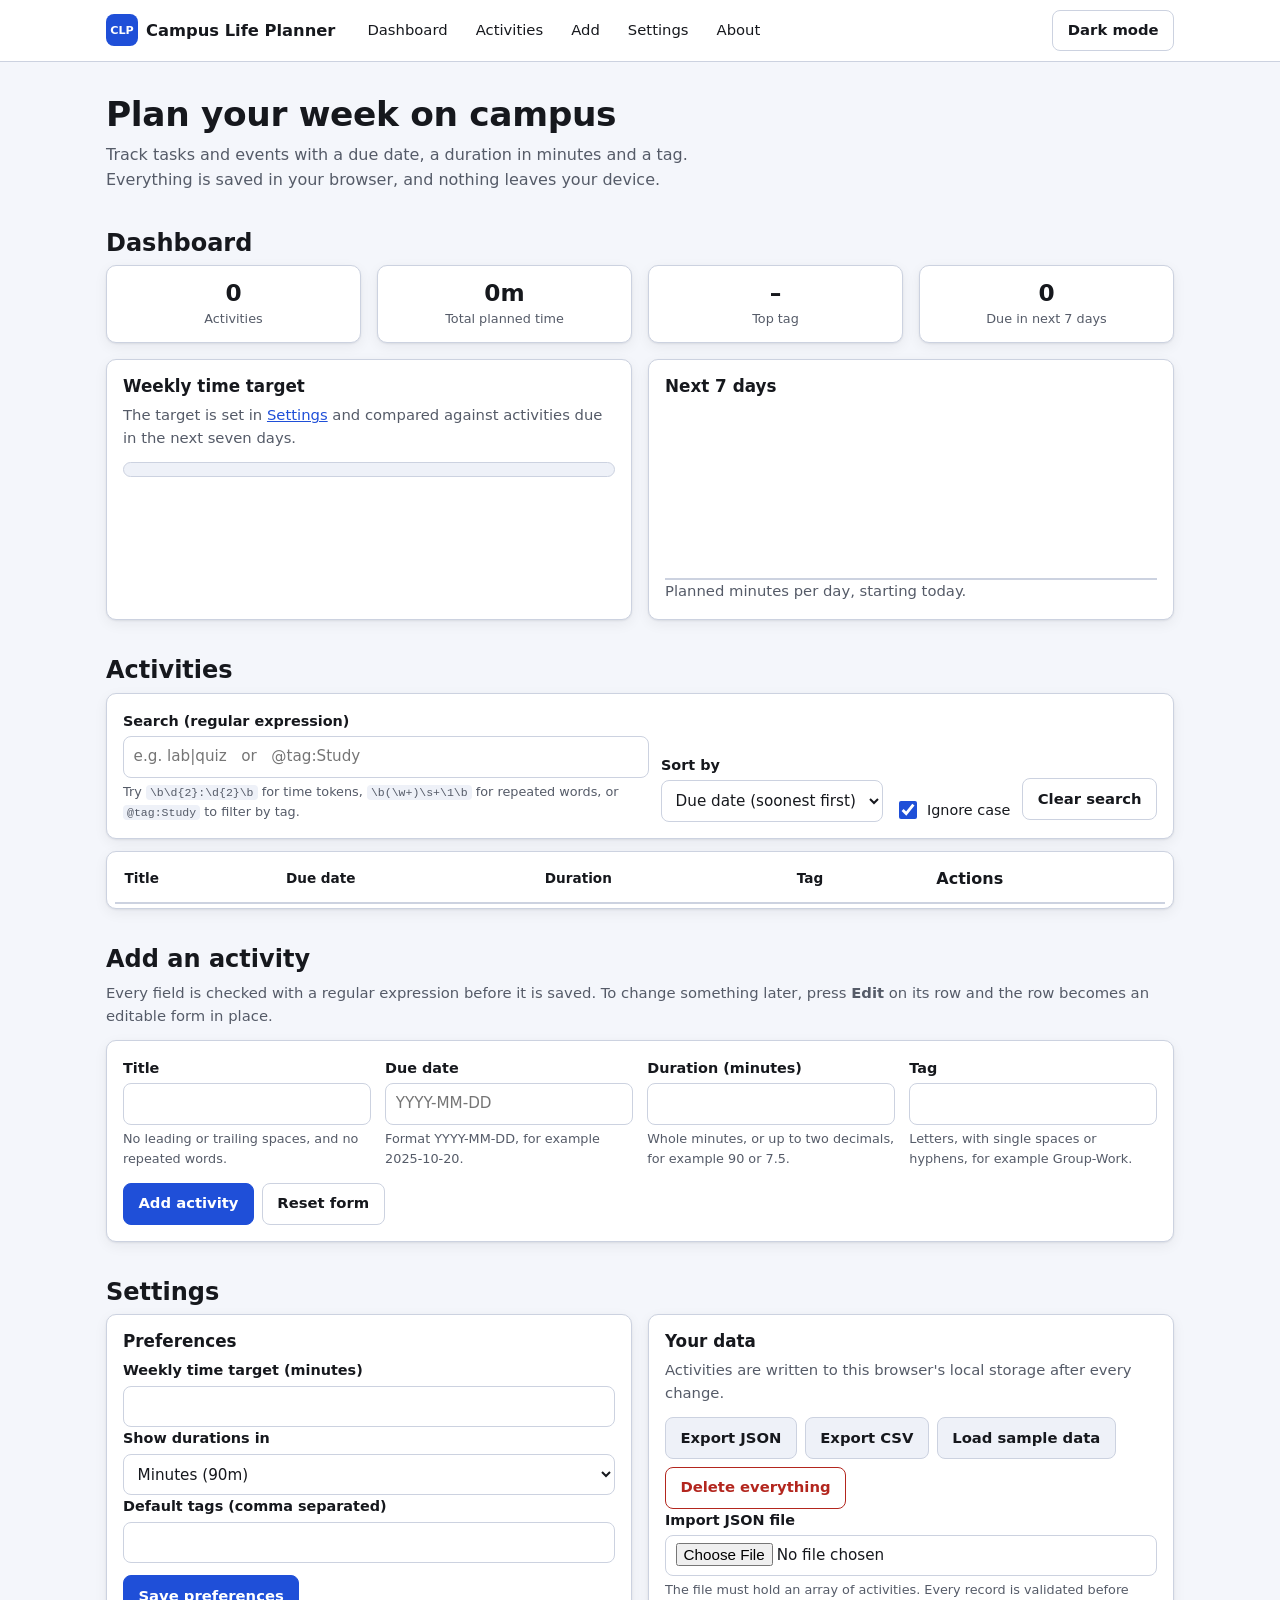
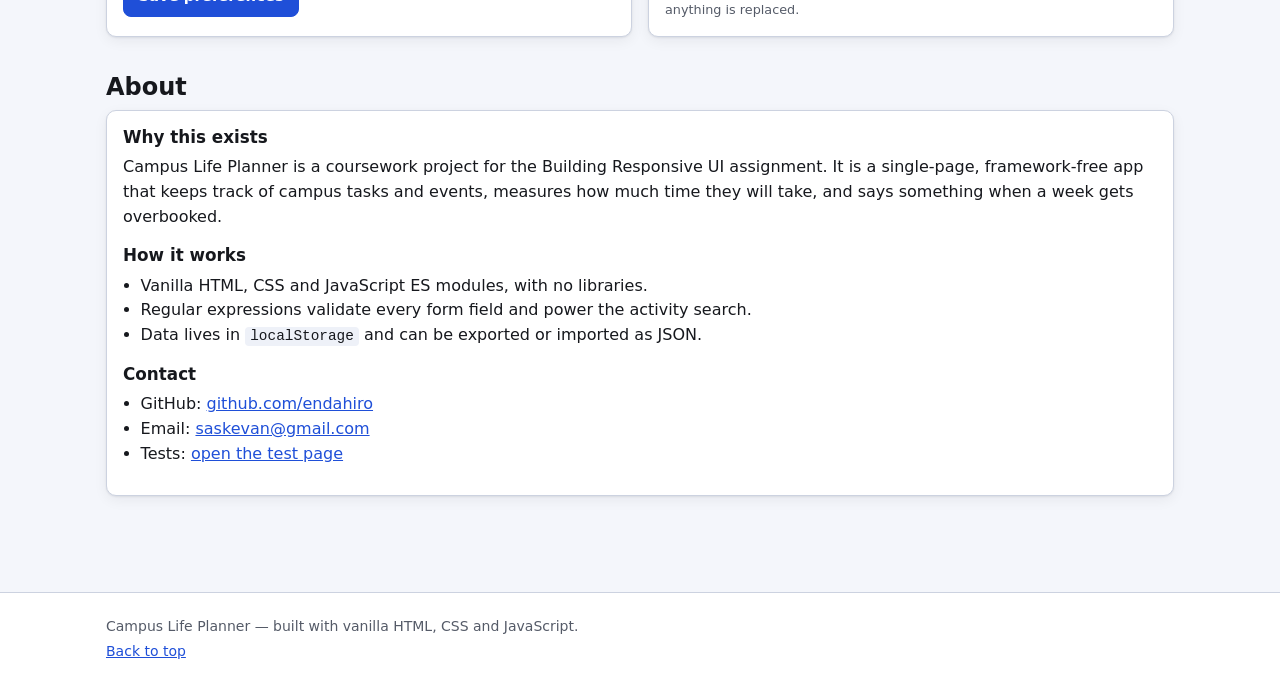
==== index.html @ 337335a7 "feat: semantic HTML shell and mobile-first stylesheet Landmarks, skip link, one h1 and sectioned pan" ====
<!DOCTYPE html>
<html lang="en" data-theme="light">
<head>
  <meta charset="utf-8" />
  <meta name="viewport" content="width=device-width, initial-scale=1" />
  <title>Campus Life Planner</title>
  <meta name="description" content="A responsive, accessible planner for campus tasks and events: durations, tags, regex search and weekly time targets." />
  <link rel="icon" href="assets/favicon.svg" type="image/svg+xml" />
  <link rel="stylesheet" href="styles/main.css" />
</head>

<body>
  <a class="skip-link" href="#main">Skip to main content</a>

  <header class="site-header">
    <div class="wrap header-inner">
      <p class="brand"><span class="brand-mark" aria-hidden="true">CLP</span> Campus Life Planner</p>

      <nav aria-label="Main navigation">
        <ul class="nav-list">
          <li><a href="#dashboard">Dashboard</a></li>
          <li><a href="#records">Activities</a></li>
          <li><a href="#add">Add</a></li>
          <li><a href="#settings">Settings</a></li>
          <li><a href="#about">About</a></li>
        </ul>
      </nav>

      <button id="themeToggle" class="btn btn-ghost" type="button" aria-pressed="false">
        Dark mode
      </button>
    </div>
  </header>

  <main id="main" class="wrap" tabindex="-1">
    <h1>Plan your week on campus</h1>
    <p class="lede">
      Track tasks and events with a due date, a duration in minutes and a tag.
      Everything is saved in your browser, and nothing leaves your device.
    </p>

    <!-- Global announcements -->
    <p id="statusRegion" class="status-bar" role="status" aria-live="polite"></p>
    <p id="errorRegion" class="status-bar status-bar--error" role="alert" aria-live="assertive"></p>

    <!-- ============ DASHBOARD ============ -->
    <section id="dashboard" aria-labelledby="dashboard-h">
      <h2 id="dashboard-h">Dashboard</h2>

      <ul class="stats" role="list">
        <li class="card stat">
          <p class="stat-value" id="statCount">0</p>
          <p class="stat-label">Activities</p>
        </li>
        <li class="card stat">
          <p class="stat-value" id="statTotal">0m</p>
          <p class="stat-label">Total planned time</p>
        </li>
        <li class="card stat">
          <p class="stat-value" id="statTopTag">&ndash;</p>
          <p class="stat-label">Top tag</p>
        </li>
        <li class="card stat">
          <p class="stat-value" id="statUpcoming">0</p>
          <p class="stat-label">Due in next 7 days</p>
        </li>
      </ul>

      <div class="panels">
        <section class="card" aria-labelledby="cap-h">
          <h3 id="cap-h">Weekly time target</h3>
          <p class="muted">
            The target is set in <a href="#settings">Settings</a> and compared against activities
            due in the next seven days.
          </p>

          <div class="meter" role="img" aria-labelledby="capMeterLabel">
            <div class="meter-fill" id="capFill" style="width:0%"></div>
          </div>
          <p class="visually-hidden" id="capMeterLabel">Weekly time target progress</p>

          <!-- polite while under the target -->
          <p id="capPolite" class="cap-msg" role="status" aria-live="polite"></p>
          <!-- assertive once the target is exceeded -->
          <p id="capAlert" class="cap-msg cap-msg--over" role="alert" aria-live="assertive"></p>
        </section>

        <section class="card" aria-labelledby="chart-h">
          <h3 id="chart-h">Next 7 days</h3>
          <figure class="chart-figure">
            <div class="chart" id="chart"></div>
            <figcaption class="muted">Planned minutes per day, starting today.</figcaption>
          </figure>
          <table class="visually-hidden" id="chartTable">
            <caption>Planned time for the next seven days</caption>
            <thead>
              <tr><th scope="col">Day</th><th scope="col">Planned time</th></tr>
            </thead>
            <tbody></tbody>
          </table>
        </section>
      </div>
    </section>

    <!-- ============ RECORDS ============ -->
    <section id="records" aria-labelledby="records-h">
      <h2 id="records-h">Activities</h2>

      <div class="toolbar card">
        <div class="field field--grow">
          <label for="searchInput">Search (regular expression)</label>
          <input
            type="text"
            id="searchInput"
            name="search"
            placeholder="e.g. lab|quiz   or   @tag:Study"
            autocomplete="off"
            spellcheck="false"
            aria-describedby="searchHelp searchError" />
          <p class="help" id="searchHelp">
            Try <code>\b\d{2}:\d{2}\b</code> for time tokens, <code>\b(\w+)\s+\1\b</code> for repeated
            words, or <code>@tag:Study</code> to filter by tag.
          </p>
          <p class="error" id="searchError" aria-live="polite"></p>
        </div>

        <div class="field">
          <label for="sortSelect">Sort by</label>
          <select id="sortSelect" name="sort">
            <option value="dueDate:asc">Due date (soonest first)</option>
            <option value="dueDate:desc">Due date (latest first)</option>
            <option value="title:asc">Title (A to Z)</option>
            <option value="title:desc">Title (Z to A)</option>
            <option value="duration:desc">Duration (longest first)</option>
            <option value="duration:asc">Duration (shortest first)</option>
          </select>
        </div>

        <div class="field field--check">
          <input type="checkbox" id="caseToggle" checked />
          <label for="caseToggle">Ignore case</label>
        </div>

        <button type="button" class="btn btn-ghost" id="clearSearch">Clear search</button>
      </div>

      <p id="searchStatus" class="status-bar" role="status" aria-live="polite"></p>

      <div class="table-wrap">
        <table id="recordsTable">
          <caption class="visually-hidden">
            All planned activities. Use the column buttons to sort, Edit to change a row in place,
            and Delete to remove a row.
          </caption>
          <thead>
            <tr>
              <th scope="col" data-key="title">
                <button type="button" class="sort-btn" data-sort="title">Title<span class="arrow" aria-hidden="true"></span></button>
              </th>
              <th scope="col" data-key="dueDate">
                <button type="button" class="sort-btn" data-sort="dueDate">Due date<span class="arrow" aria-hidden="true"></span></button>
              </th>
              <th scope="col" data-key="duration">
                <button type="button" class="sort-btn" data-sort="duration">Duration<span class="arrow" aria-hidden="true"></span></button>
              </th>
              <th scope="col" data-key="tag">
                <button type="button" class="sort-btn" data-sort="tag">Tag<span class="arrow" aria-hidden="true"></span></button>
              </th>
              <th scope="col">Actions</th>
            </tr>
          </thead>
          <tbody id="recordsBody"></tbody>
        </table>
      </div>

      <p class="empty" id="emptyState" hidden>
        No activities match. Clear the search, or add your first activity below.
      </p>
    </section>

    <!-- ============ ADD / EDIT FORM ============ -->
    <section id="add" aria-labelledby="add-h">
      <h2 id="add-h">Add an activity</h2>
      <p class="muted">
        Every field is checked with a regular expression before it is saved. To change something later,
        press <strong>Edit</strong> on its row and the row becomes an editable form in place.
      </p>

      <form id="activityForm" class="card form" novalidate>
        <fieldset>
          <legend class="visually-hidden">Activity details</legend>

          <div class="field">
            <label for="title">Title</label>
            <input type="text" id="title" name="title" autocomplete="off"
                   aria-describedby="titleHelp titleError" required />
            <p class="help" id="titleHelp">No leading or trailing spaces, and no repeated words.</p>
            <p class="error" id="titleError"></p>
          </div>

          <div class="field">
            <label for="dueDate">Due date</label>
            <input type="text" id="dueDate" name="dueDate" placeholder="YYYY-MM-DD"
                   inputmode="numeric" autocomplete="off"
                   aria-describedby="dueDateHelp dueDateError" required />
            <p class="help" id="dueDateHelp">Format YYYY-MM-DD, for example 2025-10-20.</p>
            <p class="error" id="dueDateError"></p>
          </div>

          <div class="field">
            <label for="duration">Duration (minutes)</label>
            <input type="text" id="duration" name="duration" inputmode="decimal"
                   autocomplete="off" aria-describedby="durationHelp durationError" required />
            <p class="help" id="durationHelp">Whole minutes, or up to two decimals, for example 90 or 7.5.</p>
            <p class="error" id="durationError"></p>
          </div>

          <div class="field">
            <label for="tag">Tag</label>
            <input type="text" id="tag" name="tag" list="tagOptions" autocomplete="off"
                   aria-describedby="tagHelp tagError" required />
            <datalist id="tagOptions"></datalist>
            <p class="help" id="tagHelp">Letters, with single spaces or hyphens, for example Group-Work.</p>
            <p class="error" id="tagError"></p>
          </div>

          <div class="actions">
            <button type="submit" class="btn btn-primary">Add activity</button>
            <button type="reset" class="btn btn-ghost">Reset form</button>
          </div>
        </fieldset>
      </form>
    </section>

    <!-- ============ SETTINGS ============ -->
    <section id="settings" aria-labelledby="settings-h">
      <h2 id="settings-h">Settings</h2>

      <div class="panels">
        <section class="card" aria-labelledby="prefs-h">
          <h3 id="prefs-h">Preferences</h3>

          <div class="field">
            <label for="capInput">Weekly time target (minutes)</label>
            <input type="text" id="capInput" inputmode="numeric" autocomplete="off"
                   aria-describedby="capError" />
            <p class="error" id="capError"></p>
          </div>

          <div class="field">
            <label for="unitSelect">Show durations in</label>
            <select id="unitSelect">
              <option value="minutes">Minutes (90m)</option>
              <option value="hours">Hours (1h 30m)</option>
            </select>
          </div>

          <div class="field">
            <label for="tagsInput">Default tags (comma separated)</label>
            <input type="text" id="tagsInput" autocomplete="off" aria-describedby="tagsError" />
            <p class="error" id="tagsError"></p>
          </div>

          <div class="actions">
            <button type="button" class="btn btn-primary" id="saveSettings">Save preferences</button>
          </div>
        </section>

        <section class="card" aria-labelledby="data-h">
          <h3 id="data-h">Your data</h3>
          <p class="muted">Activities are written to this browser's local storage after every change.</p>

          <div class="actions actions--wrap">
            <button type="button" class="btn" id="exportJson">Export JSON</button>
            <button type="button" class="btn" id="exportCsv">Export CSV</button>
            <button type="button" class="btn" id="loadSeed">Load sample data</button>
            <button type="button" class="btn btn-danger" id="clearData">Delete everything</button>
          </div>

          <div class="field">
            <label for="importFile">Import JSON file</label>
            <input type="file" id="importFile" accept="application/json,.json"
                   aria-describedby="importHelp" />
            <p class="help" id="importHelp">
              The file must hold an array of activities. Every record is validated before anything is replaced.
            </p>
          </div>
        </section>
      </div>
    </section>

    <!-- ============ ABOUT ============ -->
    <section id="about" aria-labelledby="about-h">
      <h2 id="about-h">About</h2>
      <div class="card prose">
        <h3>Why this exists</h3>
        <p>
          Campus Life Planner is a coursework project for the Building Responsive UI assignment. It is a
          single-page, framework-free app that keeps track of campus tasks and events, measures how much
          time they will take, and says something when a week gets overbooked.
        </p>
        <h3>How it works</h3>
        <ul>
          <li>Vanilla HTML, CSS and JavaScript ES modules, with no libraries.</li>
          <li>Regular expressions validate every form field and power the activity search.</li>
          <li>Data lives in <code>localStorage</code> and can be exported or imported as JSON.</li>
        </ul>
        <h3>Contact</h3>
        <ul class="contact">
          <li>GitHub: <a href="https://github.com/endahiro">github.com/endahiro</a></li>
          <li>Email: <a href="mailto:saskevan@gmail.com">saskevan@gmail.com</a></li>
          <li>Tests: <a href="tests.html">open the test page</a></li>
        </ul>
      </div>
    </section>
  </main>

  <footer class="site-footer">
    <div class="wrap">
      <p>Campus Life Planner &mdash; built with vanilla HTML, CSS and JavaScript.</p>
      <p><a href="#main">Back to top</a></p>
    </div>
  </footer>

  <script type="module" src="scripts/app.js"></script>
</body>
</html>
---- styles/main.css ----
/* ==========================================================================
   Campus Life Planner - stylesheet
   Written mobile-first: the base rules target a ~360px phone, then three
   min-width breakpoints add space and columns (480px, 768px, 1024px).
   ========================================================================== */

/* ---------- 1. Design tokens ---------- */

:root {
  --bg: #f4f6fb;
  --surface: #ffffff;
  --surface-2: #eef1f8;
  --text: #16181d;
  --text-muted: #555b68;
  --border: #ccd2e0;

  --brand: #1f4fd8;          /* 6.1:1 on white */
  --brand-dark: #16369a;
  --brand-ink: #ffffff;
  --danger: #b3261e;         /* 6.0:1 on white */
  --ok: #1a6b3c;
  --warn-bg: #fff4e5;
  --mark-bg: #ffe066;
  --mark-text: #2b2000;

  --radius: 10px;
  --gap: 1rem;
  --shadow: 0 1px 2px rgba(16, 20, 35, 0.08), 0 4px 14px rgba(16, 20, 35, 0.06);
  --speed: 180ms;
}

/* Dark palette. Applied when the user picks it, or by default when the
   operating system asks for dark and the user has not chosen light. */
:root[data-theme="dark"] {
  --bg: #11131a;
  --surface: #1a1d26;
  --surface-2: #232733;
  --text: #f0f2f7;
  --text-muted: #b2b9c9;
  --border: #39404f;

  --brand: #8ab0ff;          /* 7.4:1 on --surface */
  --brand-dark: #a9c4ff;
  --brand-ink: #10131c;
  --danger: #ff9b92;
  --ok: #7fdca4;
  --warn-bg: #3a2c12;
  --mark-bg: #ffd43b;
  --mark-text: #241a00;
}

@media (prefers-color-scheme: dark) {
  :root:not([data-theme="light"]) {
    --bg: #11131a;
    --surface: #1a1d26;
    --surface-2: #232733;
    --text: #f0f2f7;
    --text-muted: #b2b9c9;
    --border: #39404f;
    --brand: #8ab0ff;
    --brand-dark: #a9c4ff;
    --brand-ink: #10131c;
    --danger: #ff9b92;
    --ok: #7fdca4;
    --warn-bg: #3a2c12;
    --mark-bg: #ffd43b;
    --mark-text: #241a00;
  }
}

/* ---------- 2. Reset and base ---------- */

*,
*::before,
*::after { box-sizing: border-box; }

html { scroll-behavior: smooth; }

body {
  margin: 0;
  background: var(--bg);
  color: var(--text);
  font: 1rem/1.55 system-ui, -apple-system, "Segoe UI", Roboto, Helvetica, Arial, sans-serif;
  -webkit-text-size-adjust: 100%;
}

h1, h2, h3 { line-height: 1.2; margin: 0 0 0.5rem; }
h1 { font-size: 1.6rem; letter-spacing: -0.01em; }
h2 { font-size: 1.3rem; }
h3 { font-size: 1.05rem; }
p { margin: 0 0 0.75rem; }

a { color: var(--brand); }
a:hover { color: var(--brand-dark); }

code {
  background: var(--surface-2);
  border-radius: 4px;
  padding: 0.1em 0.35em;
  font-size: 0.9em;
}

.wrap {
  width: 100%;
  max-width: 1100px;
  margin-inline: auto;
  padding-inline: 1rem;
}

main.wrap { padding-block: 1.25rem 2.5rem; }
main:focus { outline: none; }

.lede { color: var(--text-muted); max-width: 60ch; }
.muted { color: var(--text-muted); font-size: 0.925rem; }

section[id] {
  margin-top: 2.25rem;
  scroll-margin-top: 5rem; /* so anchors clear the sticky header */
}

/* ---------- 3. Accessibility helpers ---------- */

.visually-hidden {
  position: absolute;
  width: 1px; height: 1px;
  margin: -1px; padding: 0;
  overflow: hidden;
  clip: rect(0 0 0 0);
  white-space: nowrap;
  border: 0;
}

.skip-link {
  position: absolute;
  left: 0.5rem;
  top: -3rem;
  z-index: 50;
  padding: 0.6rem 1rem;
  background: var(--brand);
  color: var(--brand-ink);
  border-radius: 0 0 var(--radius) var(--radius);
  font-weight: 600;
  text-decoration: none;
  transition: top var(--speed) ease-in;
}
.skip-link:focus { top: 0; }

/* One visible focus style for every interactive element. */
:is(a, button, input, select, textarea, [tabindex]):focus-visible {
  outline: 3px solid var(--brand);
  outline-offset: 2px;
  border-radius: 4px;
}

/* ---------- 4. Header and navigation ---------- */

.site-header {
  position: sticky;
  top: 0;
  z-index: 20;
  background: var(--surface);
  border-bottom: 1px solid var(--border);
}

.header-inner {
  display: flex;
  flex-wrap: wrap;
  align-items: center;
  gap: 0.5rem 1rem;
  padding-block: 0.6rem;
}

.brand {
  display: flex;
  align-items: center;
  gap: 0.5rem;
  margin: 0;
  font-weight: 700;
  font-size: 1.02rem;
}

.brand-mark {
  display: grid;
  place-items: center;
  width: 2rem; height: 2rem;
  border-radius: 8px;
  background: var(--brand);
  color: var(--brand-ink);
  font-size: 0.7rem;
  font-weight: 700;
}

.nav-list {
  display: flex;
  flex-wrap: wrap;
  gap: 0.25rem 0.75rem;
  margin: 0;
  padding: 0;
  list-style: none;
  width: 100%;
  order: 3;
}

.nav-list a {
  display: inline-block;
  padding: 0.35rem 0.5rem;
  border-radius: 6px;
  color: var(--text);
  text-decoration: none;
  font-size: 0.925rem;
  transition: background var(--speed) ease, color var(--speed) ease;
}
.nav-list a:hover { background: var(--surface-2); color: var(--brand-dark); }

#themeToggle { margin-left: auto; }

/* ---------- 5. Cards, buttons, panels ---------- */

.card {
  background: var(--surface);
  border: 1px solid var(--border);
  border-radius: var(--radius);
  padding: 1rem;
  box-shadow: var(--shadow);
}

.panels {
  display: flex;
  flex-direction: column;
  gap: var(--gap);
}

.btn {
  display: inline-flex;
  align-items: center;
  justify-content: center;
  gap: 0.35rem;
  min-height: 2.6rem;
  padding: 0.5rem 0.9rem;
  border: 1px solid var(--border);
  border-radius: 8px;
  background: var(--surface-2);
  color: var(--text);
  font: inherit;
  font-size: 0.925rem;
  font-weight: 600;
  cursor: pointer;
  transition: transform var(--speed) ease, background var(--speed) ease,
              border-color var(--speed) ease;
}
.btn:hover { border-color: var(--brand); transform: translateY(-1px); }
.btn:active { transform: translateY(0); }

.btn-primary { background: var(--brand); border-color: var(--brand); color: var(--brand-ink); }
.btn-primary:hover { background: var(--brand-dark); }
.btn-ghost { background: transparent; }
.btn-danger { background: transparent; border-color: var(--danger); color: var(--danger); }
.btn-danger:hover { background: var(--danger); border-color: var(--danger); color: #fff; }

.btn-small { min-height: 2.2rem; padding: 0.3rem 0.6rem; font-size: 0.85rem; }

.actions {
  display: flex;
  gap: 0.5rem;
  margin-top: 0.75rem;
}
.actions--wrap { flex-wrap: wrap; }

/* ---------- 6. Statistics and chart ---------- */

.stats {
  display: grid;
  grid-template-columns: repeat(2, minmax(0, 1fr));
  gap: 0.65rem;
  margin: 0 0 var(--gap);
  padding: 0;
  list-style: none;
}

.stat { text-align: center; padding: 0.85rem 0.6rem; }
.stat-value {
  margin: 0;
  font-size: 1.45rem;
  font-weight: 700;
  line-height: 1.1;
  overflow-wrap: anywhere;
}
.stat-label { margin: 0.2rem 0 0; font-size: 0.8rem; color: var(--text-muted); }

.meter {
  height: 0.9rem;
  margin: 0.75rem 0 0.5rem;
  background: var(--surface-2);
  border: 1px solid var(--border);
  border-radius: 999px;
  overflow: hidden;
}
.meter-fill {
  height: 100%;
  width: 0;
  background: var(--ok);
  transition: width 450ms ease;
}
.meter-fill.is-over { background: var(--danger); }

.cap-msg { margin: 0.25rem 0 0; font-weight: 600; font-size: 0.925rem; }
.cap-msg:empty { display: none; }
.cap-msg--over { color: var(--danger); }

.chart-figure { margin: 0.5rem 0 0; }

.chart {
  display: flex;
  align-items: flex-end;
  gap: 0.4rem;
  height: 9rem;
  padding: 0.5rem 0.25rem 0;
  border-bottom: 2px solid var(--border);
}

.bar-col {
  flex: 1;
  display: flex;
  flex-direction: column;
  justify-content: flex-end;
  align-items: center;
  gap: 0.25rem;
  height: 100%;
  min-width: 0;
}

.bar {
  width: 100%;
  min-height: 3px;
  border-radius: 4px 4px 0 0;
  background: var(--brand);
  animation: grow 500ms ease-out both;
  transition: background var(--speed) ease;
}
.bar-col:hover .bar { background: var(--brand-dark); }

.bar-label {
  font-size: 0.7rem;
  color: var(--text-muted);
  white-space: nowrap;
}

@keyframes grow {
  from { transform: scaleY(0); transform-origin: bottom; }
  to   { transform: scaleY(1); transform-origin: bottom; }
}

/* ---------- 7. Forms, fields, validation ---------- */

fieldset { border: 0; margin: 0; padding: 0; }

.form .field + .field { margin-top: 0.9rem; }

.field { display: flex; flex-direction: column; }
.field label { font-weight: 600; font-size: 0.9rem; margin-bottom: 0.25rem; }

input[type="text"],
input[type="file"],
select {
  width: 100%;
  min-height: 2.6rem;
  padding: 0.45rem 0.6rem;
  background: var(--surface);
  color: var(--text);
  border: 1px solid var(--border);
  border-radius: 8px;
  font: inherit;
  font-size: 0.95rem;
  transition: border-color var(--speed) ease, box-shadow var(--speed) ease;
}
input[type="text"]:hover, select:hover { border-color: var(--brand); }

input[aria-invalid="true"] {
  border-color: var(--danger);
  box-shadow: 0 0 0 3px rgba(179, 38, 30, 0.14);
}

.help { margin: 0.25rem 0 0; font-size: 0.8rem; color: var(--text-muted); }

.error {
  margin: 0.25rem 0 0;
  font-size: 0.825rem;
  font-weight: 600;
  color: var(--danger);
}
.error:empty { display: none; }
.error:not(:empty) { animation: slide-in var(--speed) ease-out both; }

@keyframes slide-in {
  from { opacity: 0; transform: translateY(-3px); }
  to   { opacity: 1; transform: translateY(0); }
}

.field--check {
  flex-direction: row;
  align-items: center;
  gap: 0.45rem;
}
.field--check label { margin: 0; font-weight: 500; }
.field--check input { width: 1.1rem; height: 1.1rem; accent-color: var(--brand); }

/* ---------- 8. Toolbar and status bars ---------- */

.toolbar {
  display: flex;
  flex-direction: column;
  gap: 0.75rem;
  margin-bottom: 0.75rem;
}
.field--grow { flex: 1 1 18rem; }

.status-bar {
  margin: 0.5rem 0;
  padding: 0;
  font-size: 0.9rem;
  color: var(--text-muted);
}
.status-bar:empty { display: none; }

.status-bar--error,
.status-bar.is-error {
  padding: 0.6rem 0.75rem;
  border-radius: 8px;
  background: var(--warn-bg);
  border: 1px solid var(--danger);
  color: var(--danger);
  font-weight: 600;
}

.status-bar.is-ok {
  padding: 0.6rem 0.75rem;
  border-radius: 8px;
  background: var(--surface);
  border: 1px solid var(--border);
  color: var(--text);
}

.empty {
  padding: 1.25rem;
  border: 1px dashed var(--border);
  border-radius: var(--radius);
  text-align: center;
  color: var(--text-muted);
}

/* ---------- 9. Records: cards on phones, table from 768px ---------- */

.table-wrap { overflow-x: auto; }

table { width: 100%; border-collapse: collapse; }

thead { display: none; }           /* headers return at 768px */

tbody tr {
  display: block;
  margin-bottom: 0.65rem;
  padding: 0.75rem 0.85rem;
  background: var(--surface);
  border: 1px solid var(--border);
  border-radius: var(--radius);
  box-shadow: var(--shadow);
}

/* The renderer adds .is-fresh only when records were added or removed, so the
   entry animation does not replay on every keystroke in the search box. */
tbody.is-fresh tr { animation: row-in 240ms ease-out both; }

@keyframes row-in {
  from { opacity: 0; transform: translateY(6px); }
  to   { opacity: 1; transform: translateY(0); }
}

tbody td {
  display: flex;
  justify-content: space-between;
  align-items: center;
  gap: 1rem;
  padding: 0.2rem 0;
  border: 0;
  text-align: right;
}

/* The label comes from data-label, which the renderer sets on every cell. */
tbody td::before {
  content: attr(data-label);
  flex: 0 0 auto;
  font-size: 0.78rem;
  font-weight: 700;
  letter-spacing: 0.02em;
  text-transform: uppercase;
  color: var(--text-muted);
}

tbody td.cell-title { font-weight: 600; }

td.cell-actions { justify-content: flex-end; gap: 0.4rem; padding-top: 0.5rem; }
td.cell-actions::before { content: ""; }

.tag-pill {
  display: inline-block;
  padding: 0.1rem 0.55rem;
  border-radius: 999px;
  background: var(--surface-2);
  border: 1px solid var(--border);
  font-size: 0.8rem;
  white-space: nowrap;
}

mark {
  background: var(--mark-bg);
  color: var(--mark-text);
  border-radius: 3px;
  padding: 0 0.1em;
}

tr.is-editing { border-color: var(--brand); box-shadow: 0 0 0 2px var(--brand); }
tr.is-editing input { min-height: 2.3rem; }
tr.is-editing td { text-align: left; }
tr.is-editing td > div { width: 100%; }

.row-error {
  display: block;
  margin-top: 0.2rem;
  font-size: 0.8rem;
  font-weight: 600;
  color: var(--danger);
}

.sort-btn {
  display: flex;
  align-items: center;
  gap: 0.3rem;
  width: 100%;
  padding: 0.3rem 0;
  border: 0;
  background: none;
  color: var(--text);
  font: inherit;
  font-size: 0.85rem;
  font-weight: 700;
  text-align: left;
  cursor: pointer;
}
.sort-btn:hover { color: var(--brand-dark); }
.arrow { font-size: 0.75rem; color: var(--text-muted); }

/* ---------- 10. Prose and footer ---------- */

.prose ul, .contact { margin: 0 0 0.75rem; padding-left: 1.1rem; }
.prose h3 { margin-top: 1rem; }
.prose h3:first-child { margin-top: 0; }

.site-footer {
  margin-top: 2.5rem;
  padding-block: 1.25rem;
  background: var(--surface);
  border-top: 1px solid var(--border);
  color: var(--text-muted);
  font-size: 0.875rem;
}
.site-footer p { margin: 0.2rem 0; }

/* ==========================================================================
   11. Breakpoint 1 - large phones, 480px and up
   ========================================================================== */

@media (min-width: 480px) {
  h1 { font-size: 1.9rem; }

  .stats { grid-template-columns: repeat(2, minmax(0, 1fr)); gap: var(--gap); }

  .toolbar {
    flex-direction: row;
    flex-wrap: wrap;
    align-items: flex-end;
  }
  .toolbar .btn { margin-bottom: 0.1rem; }

  .form fieldset {
    display: grid;
    grid-template-columns: repeat(2, minmax(0, 1fr));
    gap: 0.9rem;
  }
  .form .field + .field { margin-top: 0; }
  .form .actions { grid-column: 1 / -1; }
}

/* ==========================================================================
   12. Breakpoint 2 - tablets, 768px and up
   The record list turns back into a real table here.
   ========================================================================== */

@media (min-width: 768px) {
  h1 { font-size: 2.15rem; }
  h2 { font-size: 1.5rem; }

  .nav-list { width: auto; order: 0; margin-left: 0.5rem; }

  .stats { grid-template-columns: repeat(4, minmax(0, 1fr)); }

  thead { display: table-header-group; }

  thead th {
    padding: 0.5rem 0.6rem;
    border-bottom: 2px solid var(--border);
    text-align: left;
    white-space: nowrap;
  }

  tbody tr {
    display: table-row;
    margin: 0;
    padding: 0;
    border: 0;
    border-bottom: 1px solid var(--border);
    border-radius: 0;
    box-shadow: none;
    background: transparent;
    transition: background var(--speed) ease;
  }
  tbody tr:hover { background: var(--surface-2); }

  tbody td {
    display: table-cell;
    padding: 0.6rem;
    text-align: left;
    vertical-align: middle;
  }
  tbody td::before { content: ""; display: none; }

  td.cell-duration { text-align: right; font-variant-numeric: tabular-nums; }
  td.cell-actions { white-space: nowrap; text-align: right; }

  .table-wrap {
    background: var(--surface);
    border: 1px solid var(--border);
    border-radius: var(--radius);
    padding: 0.25rem 0.5rem;
    box-shadow: var(--shadow);
  }

  tr.is-editing { background: var(--surface-2); box-shadow: inset 3px 0 0 var(--brand); }
}

/* ==========================================================================
   13. Breakpoint 3 - desktop, 1024px and up
   ========================================================================== */

@media (min-width: 1024px) {
  main.wrap { padding-block: 2rem 3.5rem; }

  .panels { flex-direction: row; }
  .panels > * { flex: 1 1 0; }

  .form fieldset { grid-template-columns: repeat(4, minmax(0, 1fr)); }
  .form .actions { grid-column: 1 / -1; margin-top: 0; }

  .chart { height: 11rem; }
  .bar-label { font-size: 0.75rem; }
}

/* ==========================================================================
   14. Reduced motion - respect the operating system setting
   ========================================================================== */

@media (prefers-reduced-motion: reduce) {
  html { scroll-behavior: auto; }

  *, *::before, *::after {
    animation-duration: 0.01ms !important;
    animation-iteration-count: 1 !important;
    transition-duration: 0.01ms !important;
  }
  .btn:hover { transform: none; }
}
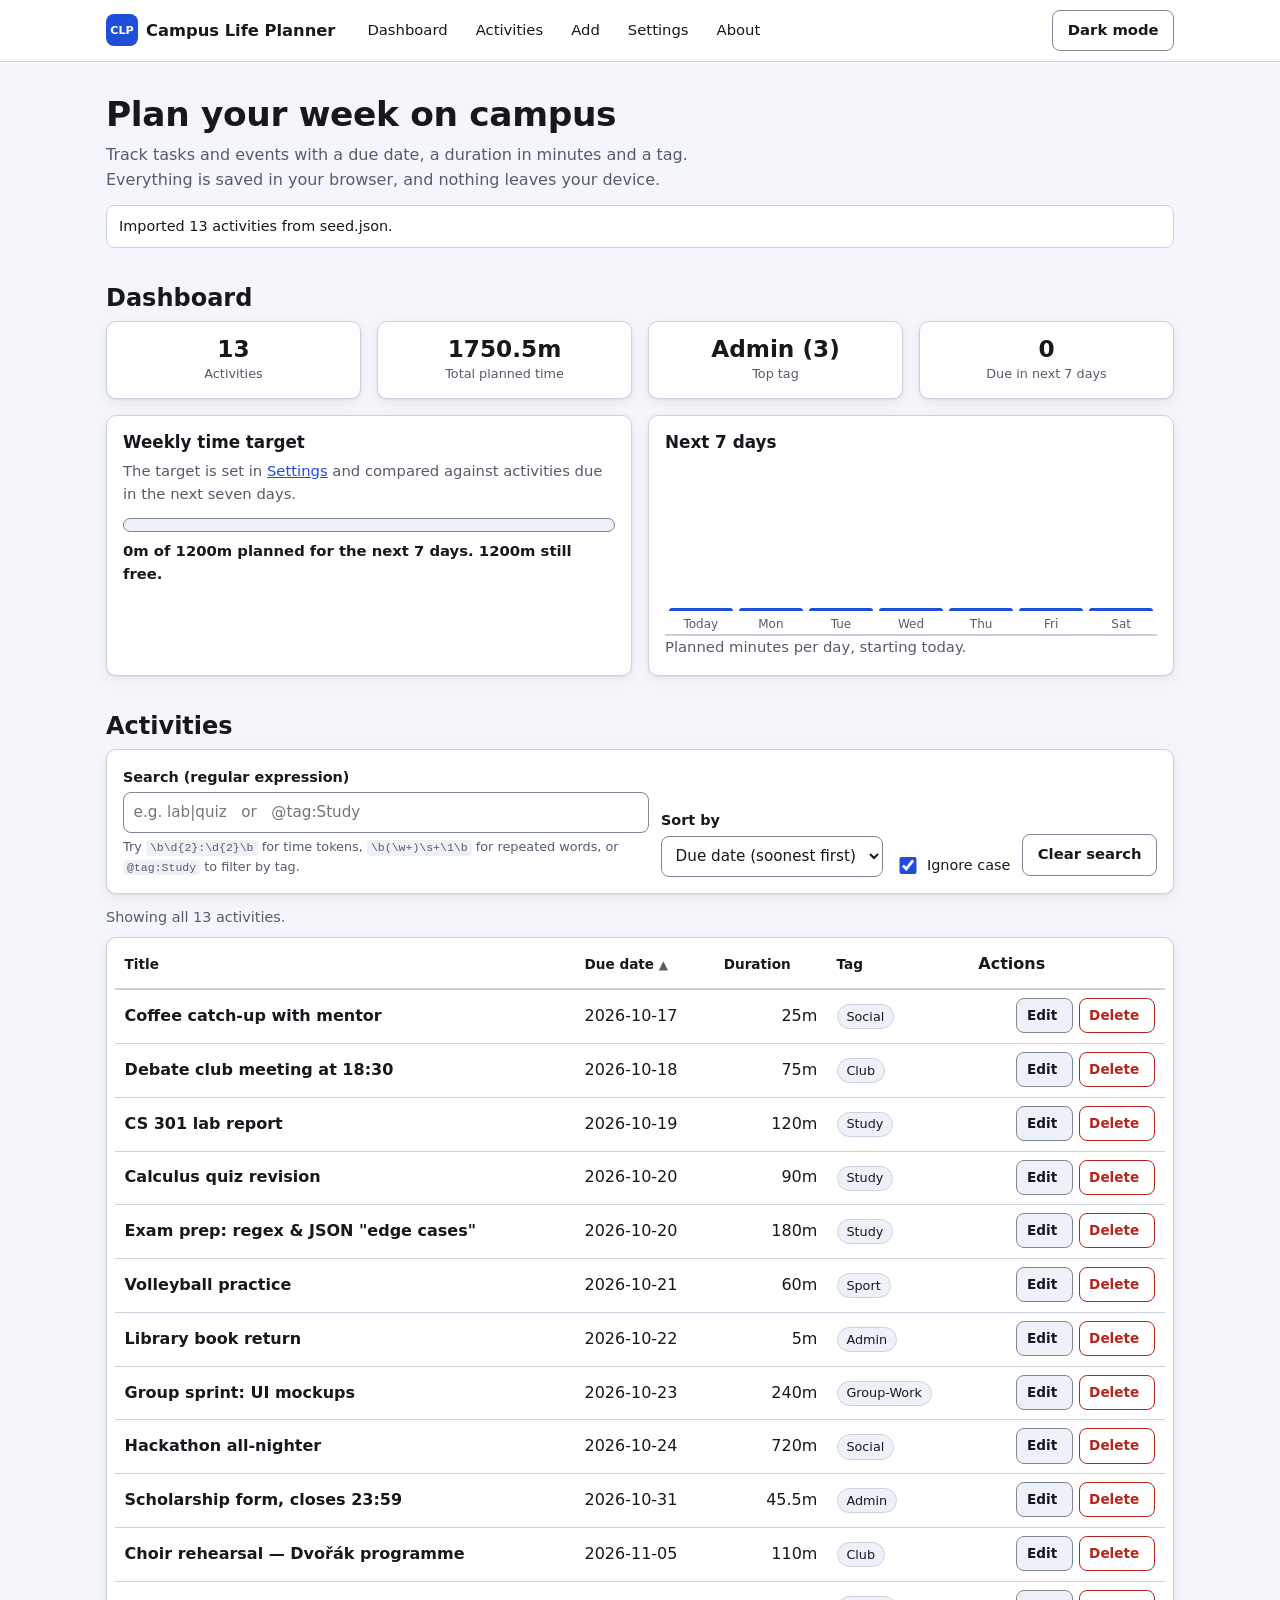
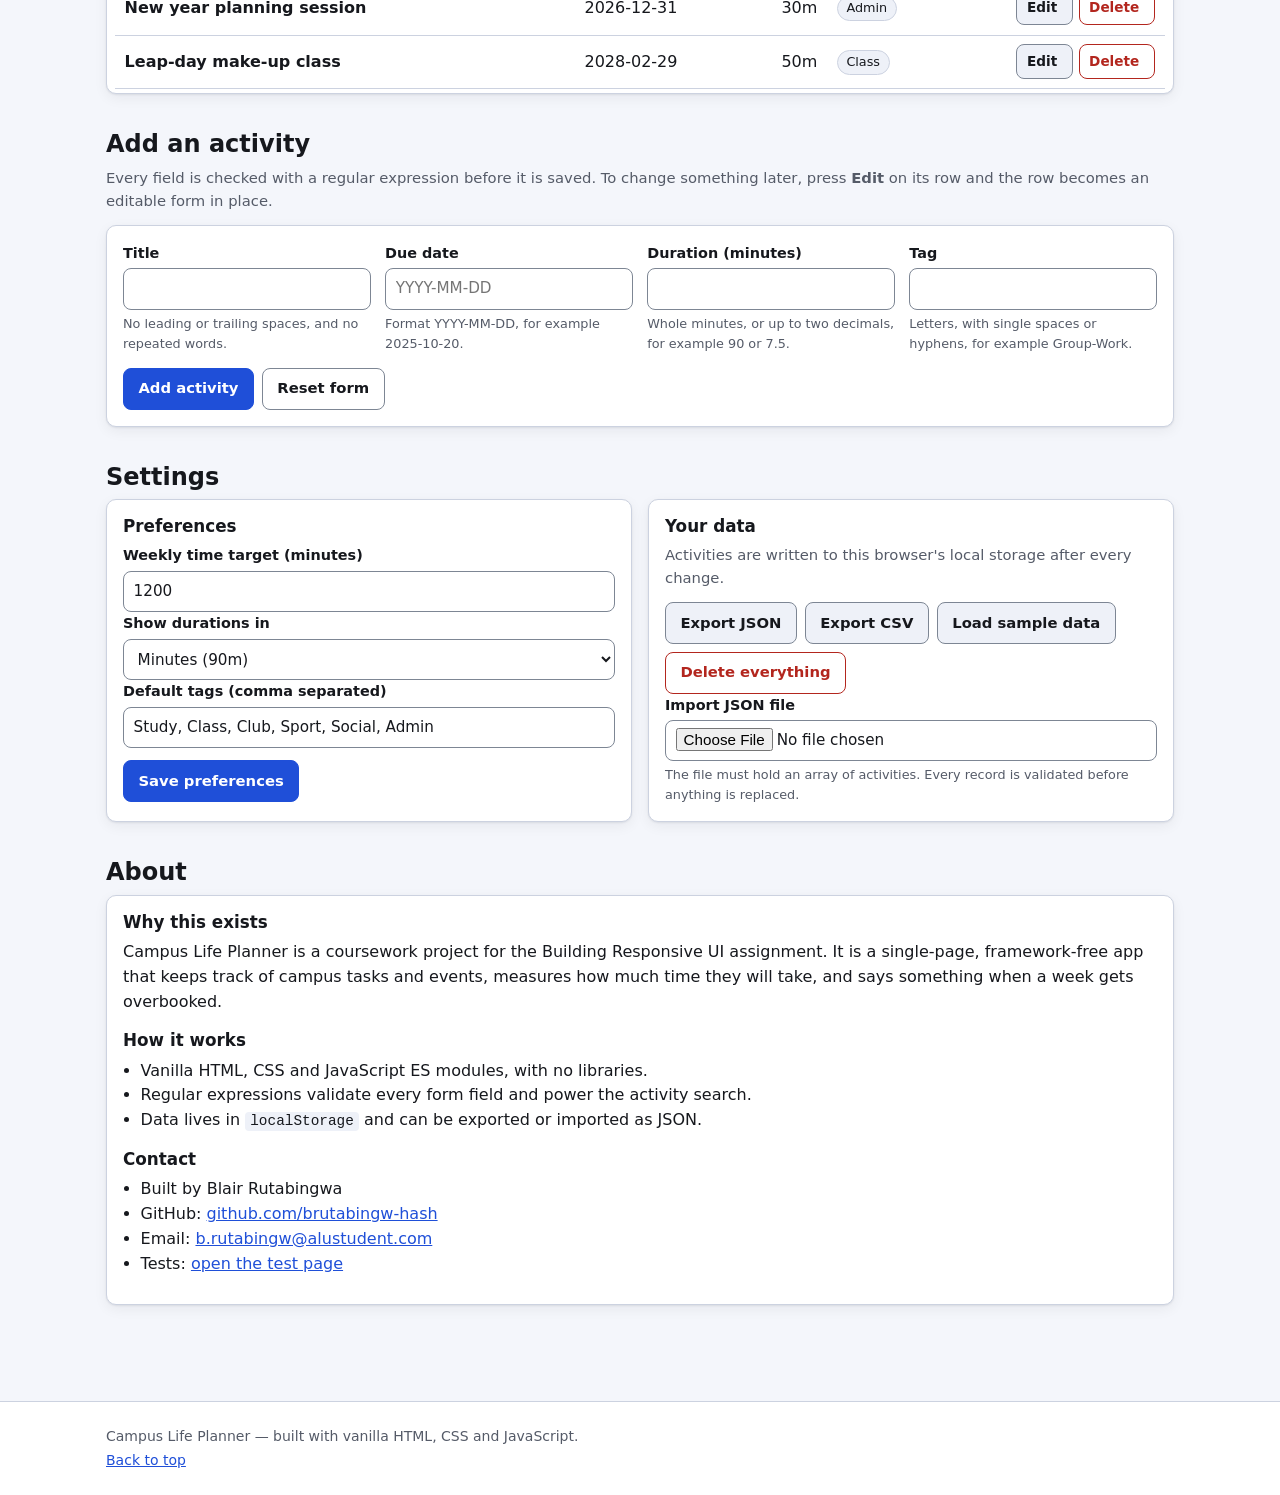
==== commit fe49842a: "docs: set author details and GitHub Pages URL" ====
--- a/index.html
+++ b/index.html
@@ -307,8 +307,9 @@
         </ul>
         <h3>Contact</h3>
         <ul class="contact">
-          <li>GitHub: <a href="https://github.com/endahiro">github.com/endahiro</a></li>
-          <li>Email: <a href="mailto:saskevan@gmail.com">saskevan@gmail.com</a></li>
+          <li>Built by Blair Rutabingwa</li>
+          <li>GitHub: <a href="https://github.com/brutabingw-hash">github.com/brutabingw-hash</a></li>
+          <li>Email: <a href="mailto:b.rutabingw@alustudent.com">b.rutabingw@alustudent.com</a></li>
           <li>Tests: <a href="tests.html">open the test page</a></li>
         </ul>
       </div>
--- a/styles/main.css
+++ b/styles/main.css
@@ -12,12 +12,17 @@
   --surface-2: #eef1f8;
   --text: #16181d;
   --text-muted: #555b68;
+
+  /* Two border tiers. --border is decoration (card edges, table rules).
+     --border-strong outlines real controls, where WCAG 1.4.11 asks for 3:1
+     against the surface behind it: 3.68:1 on white, 3.25:1 on --surface-2. */
   --border: #ccd2e0;
-
-  --brand: #1f4fd8;          /* 6.1:1 on white */
+  --border-strong: #7d8694;
+
+  --brand: #1f4fd8;          /* 6.63:1 on white */
   --brand-dark: #16369a;
   --brand-ink: #ffffff;
-  --danger: #b3261e;         /* 6.0:1 on white */
+  --danger: #b3261e;         /* 6.54:1 on white */
   --ok: #1a6b3c;
   --warn-bg: #fff4e5;
   --mark-bg: #ffe066;
@@ -38,8 +43,9 @@
   --text: #f0f2f7;
   --text-muted: #b2b9c9;
   --border: #39404f;
-
-  --brand: #8ab0ff;          /* 7.4:1 on --surface */
+  --border-strong: #747d8c;  /* 4.05:1 on --surface */
+
+  --brand: #8ab0ff;          /* 7.80:1 on --surface */
   --brand-dark: #a9c4ff;
   --brand-ink: #10131c;
   --danger: #ff9b92;
@@ -57,6 +63,7 @@
     --text: #f0f2f7;
     --text-muted: #b2b9c9;
     --border: #39404f;
+    --border-strong: #747d8c;
     --brand: #8ab0ff;
     --brand-dark: #a9c4ff;
     --brand-ink: #10131c;
@@ -237,7 +244,7 @@
   gap: 0.35rem;
   min-height: 2.6rem;
   padding: 0.5rem 0.9rem;
-  border: 1px solid var(--border);
+  border: 1px solid var(--border-strong);
   border-radius: 8px;
   background: var(--surface-2);
   color: var(--text);
@@ -291,7 +298,7 @@
   height: 0.9rem;
   margin: 0.75rem 0 0.5rem;
   background: var(--surface-2);
-  border: 1px solid var(--border);
+  border: 1px solid var(--border-strong);   /* the meter conveys state */
   border-radius: 999px;
   overflow: hidden;
 }
@@ -367,7 +374,7 @@
   padding: 0.45rem 0.6rem;
   background: var(--surface);
   color: var(--text);
-  border: 1px solid var(--border);
+  border: 1px solid var(--border-strong);
   border-radius: 8px;
   font: inherit;
   font-size: 0.95rem;
